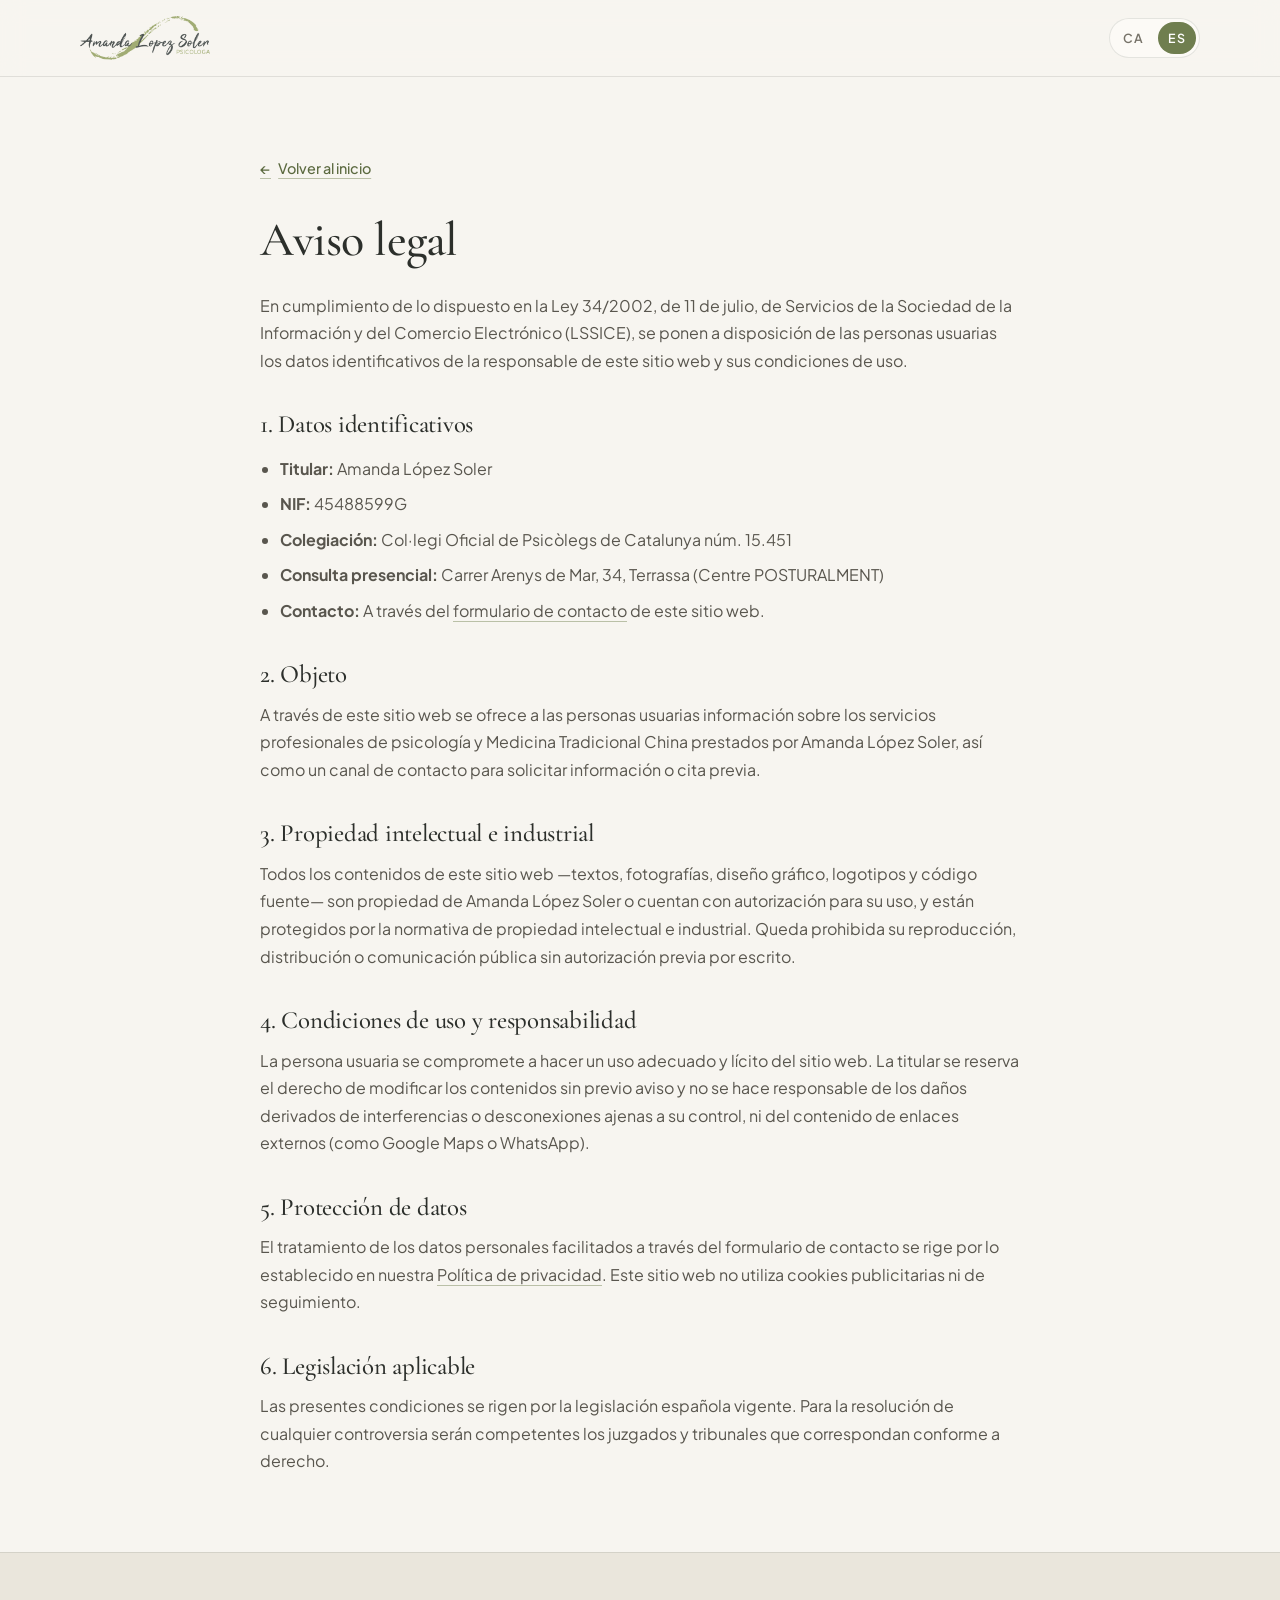
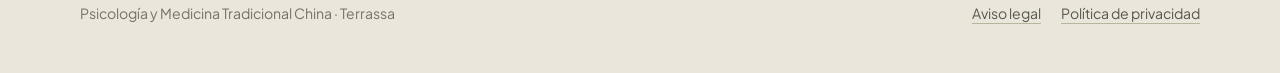
==== aviso-legal.html @ 7653a328 "Initial bilingual minimalist website and Google Apps Script contact handler" ====
<!DOCTYPE html>
<html lang="es">
<head>
  <meta charset="UTF-8">
  <meta name="viewport" content="width=device-width, initial-scale=1.0">
  <title>Aviso legal — Amanda López Soler</title>
  <meta name="robots" content="noindex">
  <link rel="icon" type="image/svg+xml" href="./assets/images/favicon.svg">
  <link rel="preconnect" href="https://fonts.googleapis.com">
  <link rel="preconnect" href="https://fonts.gstatic.com" crossorigin>
  <link href="https://fonts.googleapis.com/css2?family=Cormorant+Garamond:wght@400;500;600&family=Plus+Jakarta+Sans:wght@400;500;600&display=swap" rel="stylesheet">
  <link rel="stylesheet" href="./css/styles.css">
</head>
<body data-page="legal">
  <header class="site-header">
    <div class="container header-inner">
      <a href="./index.html" class="brand-logo" aria-label="Amanda López Soler">
        <img src="./assets/images/logo.png" alt="Amanda López Soler Psicóloga" width="436" height="148">
      </a>
      <div class="lang-switch" role="group" data-i18n-aria-label="nav.langLabel" aria-label="Seleccionar idioma">
        <button type="button" data-lang-btn="ca" aria-pressed="false">CA</button>
        <button type="button" data-lang-btn="es" aria-pressed="true" class="is-active">ES</button>
      </div>
    </div>
  </header>

  <main class="legal-main">
    <div class="container--narrow legal-doc">
      <a href="./index.html" class="legal-back">← <span data-i18n="legal.backHome">Volver al inicio</span></a>

      <!-- ESPAÑOL -->
      <article data-lang-block="es">
        <h1>Aviso legal</h1>
        <p>
          En cumplimiento de lo dispuesto en la Ley 34/2002, de 11 de julio, de Servicios de la Sociedad de la Información y del Comercio Electrónico (LSSICE), se ponen a disposición de las personas usuarias los datos identificativos de la responsable de este sitio web y sus condiciones de uso.
        </p>

        <h2>1. Datos identificativos</h2>
        <ul>
          <li><strong>Titular:</strong> Amanda López Soler</li>
          <li><strong>NIF:</strong> 45488599G</li>
          <li><strong>Colegiación:</strong> Col·legi Oficial de Psicòlegs de Catalunya núm. 15.451</li>
          <li><strong>Consulta presencial:</strong> Carrer Arenys de Mar, 34, Terrassa (Centre POSTURALMENT)</li>
          <li><strong>Contacto:</strong> A través del <a href="./index.html#contacto">formulario de contacto</a> de este sitio web.</li>
        </ul>

        <h2>2. Objeto</h2>
        <p>
          A través de este sitio web se ofrece a las personas usuarias información sobre los servicios profesionales de psicología y Medicina Tradicional China prestados por Amanda López Soler, así como un canal de contacto para solicitar información o cita previa.
        </p>

        <h2>3. Propiedad intelectual e industrial</h2>
        <p>
          Todos los contenidos de este sitio web —textos, fotografías, diseño gráfico, logotipos y código fuente— son propiedad de Amanda López Soler o cuentan con autorización para su uso, y están protegidos por la normativa de propiedad intelectual e industrial. Queda prohibida su reproducción, distribución o comunicación pública sin autorización previa por escrito.
        </p>

        <h2>4. Condiciones de uso y responsabilidad</h2>
        <p>
          La persona usuaria se compromete a hacer un uso adecuado y lícito del sitio web. La titular se reserva el derecho de modificar los contenidos sin previo aviso y no se hace responsable de los daños derivados de interferencias o desconexiones ajenas a su control, ni del contenido de enlaces externos (como Google Maps o WhatsApp).
        </p>

        <h2>5. Protección de datos</h2>
        <p>
          El tratamiento de los datos personales facilitados a través del formulario de contacto se rige por lo establecido en nuestra <a href="./privacidad.html">Política de privacidad</a>. Este sitio web no utiliza cookies publicitarias ni de seguimiento.
        </p>

        <h2>6. Legislación aplicable</h2>
        <p>
          Las presentes condiciones se rigen por la legislación española vigente. Para la resolución de cualquier controversia serán competentes los juzgados y tribunales que correspondan conforme a derecho.
        </p>
      </article>

      <!-- CATALÀ -->
      <article data-lang-block="ca" hidden>
        <h1>Avís legal</h1>
        <p>
          En compliment del que disposa la Llei 34/2002, d'11 de juliol, de Serveis de la Societat de la Informació i del Comerç Electrònic (LSSICE), es posen a disposició de les persones usuàries les dades identificatives de la responsable d'aquest lloc web i les seves condicions d'ús.
        </p>

        <h2>1. Dades identificatives</h2>
        <ul>
          <li><strong>Titular:</strong> Amanda López Soler</li>
          <li><strong>NIF:</strong> 45488599G</li>
          <li><strong>Col·legiació:</strong> Col·legi Oficial de Psicòlegs de Catalunya núm. 15.451</li>
          <li><strong>Consulta presencial:</strong> Carrer Arenys de Mar, 34, Terrassa (Centre POSTURALMENT)</li>
          <li><strong>Contacte:</strong> A través del <a href="./index.html#contacto">formulari de contacte</a> d'aquest lloc web.</li>
        </ul>

        <h2>2. Objecte</h2>
        <p>
          A través d'aquest lloc web s'ofereix a les persones usuàries informació sobre els serveis professionals de psicologia i Medicina Tradicional Xinesa prestats per Amanda López Soler, així com un canal de contacte per sol·licitar informació o cita prèvia.
        </p>

        <h2>3. Propietat intel·lectual i industrial</h2>
        <p>
          Tots els continguts d'aquest lloc web —textos, fotografies, disseny gràfic, logotips i codi font— són propietat d'Amanda López Soler o compten amb autorització per al seu ús, i estan protegits per la normativa de propietat intel·lectual i industrial. En queda prohibida la reproducció, distribució o comunicació pública sense autorització prèvia per escrit.
        </p>

        <h2>4. Condicions d'ús i responsabilitat</h2>
        <p>
          La persona usuària es compromet a fer un ús adequat i lícit del lloc web. La titular es reserva el dret de modificar els continguts sense avís previ i no es fa responsable dels danys derivats d'interferències o desconnexions alienes al seu control, ni del contingut d'enllaços externs (com Google Maps o WhatsApp).
        </p>

        <h2>5. Protecció de dades</h2>
        <p>
          El tractament de les dades personals facilitades a través del formulari de contacte es regeix pel que estableix la nostra <a href="./privacidad.html">Política de privacitat</a>. Aquest lloc web no utilitza galetes publicitàries ni de seguiment.
        </p>

        <h2>6. Legislació aplicable</h2>
        <p>
          Les presents condicions es regeixen per la legislació espanyola vigent. Per a la resolució de qualsevol controvèrsia seran competents els jutjats i tribunals que corresponguin conforme a dret.
        </p>
      </article>
    </div>
  </main>

  <footer class="site-footer">
    <div class="container footer-inner">
      <div class="footer-brand">
        <p data-i18n="footer.tagline">Psicología y Medicina Tradicional China · Terrassa</p>
      </div>
      <nav class="footer-links" aria-label="Legal">
        <a href="./aviso-legal.html" data-i18n="footer.legal">Aviso legal</a>
        <a href="./privacidad.html" data-i18n="footer.privacy">Política de privacidad</a>
      </nav>
    </div>
  </footer>

  <script src="./js/config.js"></script>
  <script src="./js/i18n.js"></script>
  <script src="./js/main.js"></script>
</body>
</html>
---- css/styles.css ----
/* ==========================================================================
   Amanda López Soler — Design System & Yoga-Flow Minimalist Stylesheet
   ========================================================================== */

:root {
  /* Palette drawn from Amanda's portraits & olive-brushstroke logo */
  --bg-canvas: #f7f5f0;
  --bg-surface: #efece4;
  --bg-card: #fcfaf6;
  --bg-footer: #eae6dc;

  --ink-primary: #2c2f2b;
  --ink-secondary: #59564e;
  --ink-muted: #767268;

  --accent-sage: #6f7e4f;
  --accent-sage-hover: #5b693f;
  --accent-sage-soft: #e6ebdc;
  --accent-clay: #b5684a;
  --accent-clay-soft: #f5ebe6;

  --error-ink: #a63a2b;
  --error-bg: #fdf2f0;
  --success-ink: #3c5d37;
  --success-bg: #eef5ec;

  --border-hairline: rgba(44, 47, 43, 0.11);
  --border-input: #767268;

  /* Typography */
  --font-serif: "Cormorant Garamond", Georgia, "Times New Roman", serif;
  --font-sans: "Plus Jakarta Sans", -apple-system, BlinkMacSystemFont, "Segoe UI", Roboto, sans-serif;

  /* Layout */
  --container-max: 1120px;
  --container-narrow: 760px;
  --space-section: clamp(4.5rem, 9vw, 8rem);
  --radius-sm: 8px;
  --radius-md: 16px;
  --radius-pill: 999px;

  /* Motion */
  --ease-calm: cubic-bezier(0.22, 1, 0.36, 1);
}

/* Reset & Base */
*,
*::before,
*::after {
  box-sizing: border-box;
}

html {
  scroll-behavior: smooth;
  scroll-padding-top: 5.5rem;
}

@media (prefers-reduced-motion: reduce) {
  html {
    scroll-behavior: auto;
  }
}

body {
  margin: 0;
  font-family: var(--font-sans);
  font-size: 1rem;
  font-weight: 400;
  line-height: 1.72;
  color: var(--ink-primary);
  background-color: var(--bg-canvas);
  -webkit-font-smoothing: antialiased;
  text-rendering: optimizeLegibility;
}

img {
  display: block;
  max-width: 100%;
  height: auto;
}

a {
  color: inherit;
  text-decoration-color: rgba(111, 126, 79, 0.45);
  text-underline-offset: 4px;
  transition: color 0.25s var(--ease-calm), text-decoration-color 0.25s var(--ease-calm);
}

a:hover {
  color: var(--accent-sage-hover);
  text-decoration-color: var(--accent-sage-hover);
}

:focus-visible {
  outline: 2.5px solid var(--accent-sage);
  outline-offset: 3px;
  border-radius: 3px;
}

/* Accessibility utilities */
.visually-hidden:where(:not(:focus-within, :active)) {
  position: absolute !important;
  clip-path: inset(50%) !important;
  overflow: hidden !important;
  width: 1px !important;
  height: 1px !important;
  margin: -1px !important;
  padding: 0 !important;
  border: 0 !important;
  white-space: nowrap !important;
}

.skip-link {
  position: absolute;
  top: -100%;
  left: 1rem;
  z-index: 1000;
  padding: 0.75rem 1.25rem;
  background: var(--ink-primary);
  color: var(--bg-canvas);
  border-radius: var(--radius-sm);
  text-decoration: none;
  font-size: 0.9rem;
}

.skip-link:focus {
  top: 1rem;
}

/* Containers & Typography */
.container {
  width: min(100% - 2.5rem, var(--container-max));
  margin-inline: auto;
}

.container--narrow {
  width: min(100% - 2.5rem, var(--container-narrow));
  margin-inline: auto;
}

h1,
h2,
h3 {
  font-family: var(--font-serif);
  font-weight: 500;
  line-height: 1.15;
  letter-spacing: -0.01em;
  color: var(--ink-primary);
  margin: 0;
}

h1 {
  font-size: clamp(2.6rem, 5.2vw, 4.25rem);
}

h2 {
  font-size: clamp(2rem, 3.6vw, 3rem);
}

h3 {
  font-size: clamp(1.35rem, 2vw, 1.65rem);
}

p {
  margin: 0 0 1.25rem;
  color: var(--ink-secondary);
}

p:last-child {
  margin-bottom: 0;
}

.eyebrow {
  display: inline-flex;
  align-items: center;
  gap: 0.65rem;
  font-family: var(--font-sans);
  font-size: 0.78rem;
  font-weight: 600;
  letter-spacing: 0.14em;
  text-transform: uppercase;
  color: var(--accent-sage);
  margin-bottom: 1rem;
}

.eyebrow::before {
  content: "";
  display: inline-block;
  width: 24px;
  height: 1px;
  background-color: var(--accent-sage);
}

.lead {
  font-size: clamp(1.05rem, 1.4vw, 1.2rem);
  line-height: 1.75;
  color: var(--ink-secondary);
}

/* Buttons */
.btn {
  display: inline-flex;
  align-items: center;
  justify-content: center;
  gap: 0.5rem;
  min-height: 48px;
  padding: 0.8rem 1.85rem;
  border-radius: var(--radius-pill);
  font-family: var(--font-sans);
  font-size: 0.94rem;
  font-weight: 500;
  letter-spacing: 0.02em;
  text-decoration: none;
  border: 1px solid transparent;
  cursor: pointer;
  transition:
    background-color 0.28s var(--ease-calm),
    color 0.28s var(--ease-calm),
    border-color 0.28s var(--ease-calm),
    transform 0.28s var(--ease-calm);
}

.btn--primary {
  background-color: var(--accent-sage);
  color: #ffffff;
}

.btn--primary:hover {
  background-color: var(--accent-sage-hover);
  color: #ffffff;
  transform: translateY(-1px);
}

.btn--primary:disabled {
  opacity: 0.65;
  cursor: wait;
  transform: none;
}

.btn--ghost {
  background-color: transparent;
  color: var(--ink-primary);
  border-color: var(--border-hairline);
}

.btn--ghost:hover {
  border-color: var(--accent-sage);
  color: var(--accent-sage-hover);
  background-color: rgba(111, 126, 79, 0.06);
}

/* ==========================================================================
   Header & Navigation
   ========================================================================== */
.site-header {
  position: sticky;
  top: 0;
  z-index: 100;
  background-color: rgba(247, 245, 240, 0.88);
  backdrop-filter: blur(12px);
  -webkit-backdrop-filter: blur(12px);
  border-bottom: 1px solid var(--border-hairline);
}

.header-inner {
  display: flex;
  align-items: center;
  justify-content: space-between;
  gap: 1.5rem;
  min-height: 4.75rem;
}

.brand-logo {
  display: inline-flex;
  align-items: center;
  text-decoration: none;
  flex-shrink: 0;
}

.brand-logo img {
  height: 44px;
  width: auto;
}

.header-nav {
  display: flex;
  align-items: center;
  gap: 2rem;
}

.nav-links {
  display: flex;
  align-items: center;
  gap: 1.75rem;
  list-style: none;
  margin: 0;
  padding: 0;
}

.nav-links a {
  font-size: 0.92rem;
  font-weight: 500;
  color: var(--ink-secondary);
  text-decoration: none;
  padding-block: 0.4rem;
  position: relative;
}

.nav-links a::after {
  content: "";
  position: absolute;
  left: 0;
  right: 0;
  bottom: 0;
  height: 1.5px;
  background-color: var(--accent-sage);
  transform: scaleX(0);
  transform-origin: center;
  transition: transform 0.28s var(--ease-calm);
}

.nav-links a:hover,
.nav-links a:focus-visible {
  color: var(--ink-primary);
}

.nav-links a:hover::after {
  transform: scaleX(1);
}

/* Language Switcher */
.lang-switch {
  display: inline-flex;
  align-items: center;
  gap: 0.2rem;
  padding: 0.2rem;
  border-radius: var(--radius-pill);
  border: 1px solid var(--border-hairline);
  background-color: var(--bg-card);
}

.lang-switch button {
  appearance: none;
  border: 0;
  background: transparent;
  color: var(--ink-muted);
  font-family: var(--font-sans);
  font-size: 0.78rem;
  font-weight: 600;
  letter-spacing: 0.06em;
  padding: 0.35rem 0.65rem;
  border-radius: var(--radius-pill);
  cursor: pointer;
  min-height: 32px;
  transition: background-color 0.2s var(--ease-calm), color 0.2s var(--ease-calm);
}

.lang-switch button.is-active {
  background-color: var(--accent-sage);
  color: #ffffff;
}

.lang-switch button:hover:not(.is-active) {
  color: var(--ink-primary);
}

/* Mobile Menu Toggle */
.menu-toggle {
  display: none;
  appearance: none;
  border: 1px solid var(--border-hairline);
  background: var(--bg-card);
  color: var(--ink-primary);
  width: 44px;
  height: 44px;
  border-radius: 50%;
  align-items: center;
  justify-content: center;
  cursor: pointer;
}

@media (max-width: 820px) {
  .menu-toggle {
    display: inline-flex;
  }

  .header-nav {
    position: fixed;
    inset: 4.75rem 0 auto 0;
    background-color: var(--bg-canvas);
    border-bottom: 1px solid var(--border-hairline);
    flex-direction: column;
    align-items: stretch;
    gap: 1.25rem;
    padding: 1.75rem 1.5rem 2rem;
    transform: translateY(-12px);
    opacity: 0;
    pointer-events: none;
    transition: opacity 0.25s var(--ease-calm), transform 0.25s var(--ease-calm);
  }

  .header-nav.is-open {
    transform: translateY(0);
    opacity: 1;
    pointer-events: auto;
  }

  .nav-links {
    flex-direction: column;
    align-items: flex-start;
    gap: 0.75rem;
  }

  .nav-links a {
    font-size: 1.1rem;
    padding-block: 0.5rem;
    width: 100%;
  }

  .lang-switch {
    align-self: flex-start;
  }
}

/* ==========================================================================
   Hero Section
   ========================================================================== */
.hero {
  padding-block: clamp(3rem, 7vw, 6rem) clamp(4rem, 8vw, 6.5rem);
}

.hero-grid {
  display: grid;
  grid-template-columns: minmax(0, 1.15fr) minmax(0, 0.85fr);
  gap: clamp(2.5rem, 6vw, 5rem);
  align-items: center;
}

.hero-copy {
  max-width: 560px;
}

.hero-quote {
  margin: 1.75rem 0 2.25rem;
  padding-inline-start: 1.25rem;
  border-inline-start: 2px solid var(--accent-sage);
}

.hero-quote p {
  font-family: var(--font-serif);
  font-style: italic;
  font-size: clamp(1.25rem, 1.9vw, 1.55rem);
  line-height: 1.45;
  color: var(--ink-primary);
  margin-bottom: 0.35rem;
}

.hero-quote cite {
  font-family: var(--font-sans);
  font-style: normal;
  font-size: 0.85rem;
  letter-spacing: 0.08em;
  text-transform: uppercase;
  color: var(--ink-muted);
}

.hero-actions {
  display: flex;
  flex-wrap: wrap;
  gap: 0.85rem;
}

.hero-media {
  position: relative;
  justify-self: center;
  width: min(100%, 440px);
}

.hero-media::before {
  content: "";
  position: absolute;
  inset: 1.25rem -1.25rem -1.25rem 1.25rem;
  border: 1px solid rgba(111, 126, 79, 0.28);
  border-radius: 220px 220px 18px 18px;
  pointer-events: none;
}

.hero-photo {
  position: relative;
  width: 100%;
  aspect-ratio: 1030 / 1200;
  object-fit: cover;
  border-radius: 220px 220px 18px 18px;
  box-shadow: 0 24px 60px rgba(44, 47, 43, 0.08);
}

@media (max-width: 860px) {
  .hero-grid {
    grid-template-columns: 1fr;
  }

  .hero-media {
    max-width: 360px;
    margin-inline: auto;
  }

  .hero-media::before {
    inset: 0.75rem -0.75rem -0.75rem 0.75rem;
  }
}

/* ==========================================================================
   Sections & Surfaces
   ========================================================================== */
.section {
  padding-block: var(--space-section);
}

.section--surface {
  background-color: var(--bg-surface);
}

.section-header {
  max-width: 680px;
  margin-bottom: clamp(2.5rem, 5vw, 4rem);
}

.section-header--center {
  margin-inline: auto;
  text-align: center;
}

.section-header--center .eyebrow::before {
  display: none;
}

/* Intro / Safe Space */
.intro-block {
  text-align: center;
  max-width: 720px;
  margin-inline: auto;
}

.intro-block h2 {
  margin-bottom: 1.25rem;
}

.intro-block .lead {
  margin-bottom: 2rem;
}

/* Values Grid (3 calm editorial columns) */
.values-grid {
  display: grid;
  grid-template-columns: repeat(3, minmax(0, 1fr));
  gap: 2rem;
  border-top: 1px solid var(--border-hairline);
  padding-top: 2.5rem;
}

.value-item {
  padding-inline-end: 1rem;
}

.value-num {
  display: block;
  font-family: var(--font-serif);
  font-size: 1.1rem;
  color: var(--accent-clay);
  margin-bottom: 0.5rem;
}

.value-item h3 {
  margin-bottom: 0.75rem;
}

@media (max-width: 768px) {
  .values-grid {
    grid-template-columns: 1fr;
    gap: 2.25rem;
  }
}

/* Therapies & Conditions */
.therapies-intro {
  display: grid;
  grid-template-columns: minmax(0, 0.95fr) minmax(0, 1.05fr);
  gap: clamp(2rem, 5vw, 4rem);
  align-items: start;
  margin-bottom: 3.5rem;
}

.pillars-grid {
  display: grid;
  grid-template-columns: repeat(3, minmax(0, 1fr));
  gap: 1.5rem;
  margin-bottom: clamp(3.5rem, 7vw, 5.5rem);
}

.pillar-card {
  background-color: var(--bg-card);
  border: 1px solid var(--border-hairline);
  border-radius: var(--radius-md);
  padding: 2rem 1.75rem;
}

.pillar-card h3 {
  margin-bottom: 0.65rem;
  color: var(--accent-sage-hover);
}

.conditions-header {
  max-width: 620px;
  margin-bottom: 2.5rem;
}

.conditions-grid {
  display: grid;
  grid-template-columns: repeat(2, minmax(0, 1fr));
  gap: 2rem clamp(2rem, 5vw, 4rem);
  border-top: 1px solid var(--border-hairline);
  padding-top: 2.5rem;
}

.condition-item {
  padding-bottom: 1.5rem;
  border-bottom: 1px solid var(--border-hairline);
}

.condition-item h3 {
  margin-bottom: 0.5rem;
  font-size: 1.45rem;
}

@media (max-width: 820px) {
  .therapies-intro,
  .pillars-grid,
  .conditions-grid {
    grid-template-columns: 1fr;
  }
}

/* Quote Band */
.quote-band {
  padding-block: clamp(4rem, 8vw, 6.5rem);
  background-color: var(--accent-sage-soft);
  text-align: center;
}

.quote-band blockquote {
  margin: 0 auto;
  max-width: 820px;
}

.quote-band blockquote p {
  font-family: var(--font-serif);
  font-style: italic;
  font-size: clamp(1.5rem, 2.8vw, 2.25rem);
  line-height: 1.38;
  color: var(--ink-primary);
  margin-bottom: 1.25rem;
}

.quote-band cite {
  font-style: normal;
  font-size: 0.85rem;
  font-weight: 600;
  letter-spacing: 0.14em;
  text-transform: uppercase;
  color: var(--accent-sage-hover);
}

/* About Section */
.about-grid {
  display: grid;
  grid-template-columns: minmax(0, 0.82fr) minmax(0, 1.18fr);
  gap: clamp(2.5rem, 6vw, 5rem);
  align-items: start;
}

.about-media {
  position: sticky;
  top: 6.5rem;
}

.about-photo {
  width: 100%;
  aspect-ratio: 1200 / 1168;
  object-fit: cover;
  border-radius: var(--radius-md);
  box-shadow: 0 20px 50px rgba(44, 47, 43, 0.07);
}

.about-story {
  max-width: 62ch;
}

.about-story h2 {
  margin-bottom: 1rem;
}

.about-story .lead {
  margin-bottom: 2.5rem;
  padding-bottom: 2rem;
  border-bottom: 1px solid var(--border-hairline);
}

.about-story h3 {
  margin-bottom: 1.25rem;
}

.credentials {
  margin-top: 2.75rem;
  padding-top: 2rem;
  border-top: 1px solid var(--border-hairline);
}

.credentials h3 {
  font-size: 1.45rem;
  margin-bottom: 1.25rem;
}

.credentials-list {
  list-style: none;
  margin: 0;
  padding: 0;
  display: grid;
  gap: 0.9rem;
}

.credentials-list li {
  position: relative;
  padding-inline-start: 1.35rem;
  color: var(--ink-secondary);
  font-size: 0.96rem;
}

.credentials-list li::before {
  content: "";
  position: absolute;
  inset-inline-start: 0;
  top: 0.68rem;
  width: 7px;
  height: 7px;
  border-radius: 50%;
  background-color: var(--accent-sage);
}

@media (max-width: 860px) {
  .about-grid {
    grid-template-columns: 1fr;
  }

  .about-media {
    position: static;
    max-width: 440px;
  }
}

/* CTA Band */
.cta-band {
  padding-block: clamp(3.5rem, 6.5vw, 5rem);
  background-color: var(--bg-surface);
  border-top: 1px solid var(--border-hairline);
  border-bottom: 1px solid var(--border-hairline);
  text-align: center;
}

.cta-band h2 {
  max-width: 640px;
  margin: 0 auto 1.75rem;
}

/* ==========================================================================
   Contact Section & Accessible Form
   ========================================================================== */
.contact-grid {
  display: grid;
  grid-template-columns: minmax(0, 0.85fr) minmax(0, 1.15fr);
  gap: clamp(2.5rem, 6vw, 5rem);
  align-items: start;
}

.contact-photo {
  width: 100%;
  max-width: 380px;
  aspect-ratio: 1191 / 1200;
  object-fit: cover;
  border-radius: var(--radius-md);
  margin-bottom: 2rem;
  box-shadow: 0 18px 45px rgba(44, 47, 43, 0.07);
}

.contact-details {
  display: grid;
  gap: 1.5rem;
  padding-top: 1.5rem;
  border-top: 1px solid var(--border-hairline);
}

.contact-detail-label {
  display: block;
  font-size: 0.78rem;
  font-weight: 600;
  letter-spacing: 0.12em;
  text-transform: uppercase;
  color: var(--accent-sage);
  margin-bottom: 0.3rem;
}

.contact-detail-value {
  color: var(--ink-primary);
  margin-bottom: 0.35rem;
}

.contact-link {
  display: inline-flex;
  align-items: center;
  gap: 0.45rem;
  font-size: 0.94rem;
  font-weight: 500;
  color: var(--accent-sage-hover);
}

/* Form Card */
.contact-form-wrap {
  background-color: var(--bg-card);
  border: 1px solid var(--border-hairline);
  border-radius: var(--radius-md);
  padding: clamp(1.75rem, 4vw, 3rem);
}

.contact-form-wrap h2 {
  margin-bottom: 0.75rem;
}

.contact-form-wrap > p {
  margin-bottom: 2rem;
}

.form-field {
  display: flex;
  flex-direction: column;
  gap: 0.35rem;
  margin-block-end: 1.5rem;
}

.form-field label {
  font-size: 0.92rem;
  font-weight: 500;
  color: var(--ink-primary);
}

.field-hint {
  font-size: 0.84rem;
  color: var(--ink-muted);
  margin-bottom: 0.15rem;
}

.form-field input[type="text"],
.form-field input[type="tel"],
.form-field input[type="email"],
.form-field textarea {
  width: 100%;
  font: inherit;
  font-size: max(1rem, 1em);
  line-height: 1.5;
  color: var(--ink-primary);
  background-color: #ffffff;
  border: 1px solid var(--border-input);
  border-radius: var(--radius-sm);
  padding: 0.75rem 0.95rem;
  min-height: 48px;
  transition: border-color 0.2s ease, background-color 0.2s ease;
}

.form-field textarea {
  min-height: 132px;
  resize: vertical;
}

@media (pointer: coarse) {
  .form-field input[type="text"],
  .form-field input[type="tel"],
  .form-field input[type="email"] {
    min-height: 52px;
  }
}

/* Deferred validation styling: only after user interaction (:user-invalid) */
.form-field :is(input, textarea):is(:user-invalid, .user-invalid-fallback) {
  border-color: var(--error-ink);
  background-color: var(--error-bg);
}

.form-field :is(input, textarea):user-valid {
  border-color: var(--accent-sage);
}

.error-msg {
  display: none;
  font-size: 0.86rem;
  color: var(--error-ink);
  margin-top: 0.2rem;
}

.form-field :is(input, textarea):is(:user-invalid, .user-invalid-fallback) + .error-msg {
  display: block;
}

/* Privacy Checkbox */
.form-checkbox {
  margin-block-end: 1.75rem;
}

.checkbox-row {
  display: flex;
  align-items: flex-start;
  gap: 0.75rem;
}

.checkbox-row input[type="checkbox"] {
  width: 20px;
  height: 20px;
  margin-top: 0.2rem;
  accent-color: var(--accent-sage);
  flex-shrink: 0;
  cursor: pointer;
}

.checkbox-row label {
  font-size: 0.9rem;
  color: var(--ink-secondary);
  cursor: pointer;
}

.form-checkbox:has(input:is(:user-invalid, .user-invalid-fallback)) .error-msg {
  display: block;
}

/* Honeypot (hidden from humans & assistive tech) */
.hp-field {
  position: absolute;
  left: -9999px;
  width: 1px;
  height: 1px;
  overflow: hidden;
}

/* Form Status Message */
.form-status {
  margin-top: 1.25rem;
  padding: 1rem 1.15rem;
  border-radius: var(--radius-sm);
  font-size: 0.94rem;
  line-height: 1.55;
}

.form-status[hidden] {
  display: none;
}

.form-status--success {
  background-color: var(--success-bg);
  color: var(--success-ink);
  border: 1px solid rgba(60, 93, 55, 0.22);
}

.form-status--error {
  background-color: var(--error-bg);
  color: var(--error-ink);
  border: 1px solid rgba(166, 58, 43, 0.22);
}

@media (max-width: 860px) {
  .contact-grid {
    grid-template-columns: 1fr;
  }

  .contact-photo {
    max-width: 320px;
  }
}

/* ==========================================================================
   Footer & Discreet Floating WhatsApp
   ========================================================================== */
.site-footer {
  background-color: var(--bg-footer);
  border-top: 1px solid var(--border-hairline);
  padding-block: 3rem;
}

.footer-inner {
  display: flex;
  flex-wrap: wrap;
  align-items: center;
  justify-content: space-between;
  gap: 1.5rem 2.5rem;
}

.footer-brand img {
  height: 36px;
  width: auto;
  margin-bottom: 0.45rem;
}

.footer-brand p {
  font-size: 0.88rem;
  color: var(--ink-muted);
}

.footer-links {
  display: flex;
  flex-wrap: wrap;
  align-items: center;
  gap: 1.25rem;
  font-size: 0.88rem;
  color: var(--ink-secondary);
}

.footer-copy {
  width: 100%;
  padding-top: 1.5rem;
  border-top: 1px solid var(--border-hairline);
  font-size: 0.82rem;
  color: var(--ink-muted);
}

/* Discreet Floating WhatsApp */
.whatsapp-fab {
  position: fixed;
  right: 1.25rem;
  bottom: 1.25rem;
  z-index: 90;
  width: 52px;
  height: 52px;
  border-radius: 50%;
  background-color: var(--accent-sage);
  color: #ffffff;
  display: inline-flex;
  align-items: center;
  justify-content: center;
  box-shadow: 0 10px 28px rgba(44, 47, 43, 0.16);
  text-decoration: none;
  transition: background-color 0.25s var(--ease-calm), transform 0.25s var(--ease-calm);
}

.whatsapp-fab:hover {
  background-color: var(--accent-sage-hover);
  color: #ffffff;
  transform: translateY(-2px);
}

.whatsapp-fab svg {
  width: 24px;
  height: 24px;
  fill: currentColor;
}

/* ==========================================================================
   Legal Pages
   ========================================================================== */
.legal-main {
  padding-block: clamp(3rem, 6vw, 5rem);
}

.legal-back {
  display: inline-flex;
  align-items: center;
  gap: 0.45rem;
  font-size: 0.9rem;
  font-weight: 500;
  color: var(--accent-sage-hover);
  margin-bottom: 2rem;
}

.legal-doc h1 {
  font-size: clamp(2rem, 3.8vw, 3rem);
  margin-bottom: 1.5rem;
}

.legal-doc h2 {
  font-size: 1.55rem;
  margin: 2.25rem 0 0.75rem;
}

.legal-doc ul {
  padding-inline-start: 1.25rem;
  color: var(--ink-secondary);
}

.legal-doc li {
  margin-bottom: 0.5rem;
}

/* ==========================================================================
   Calm Scroll-Driven Reveal (Progressive Enhancement)
   ========================================================================== */
@media (prefers-reduced-motion: no-preference) {
  @supports ((animation-timeline: view()) and (animation-range: entry)) {
    @keyframes calm-rise {
      from {
        opacity: 0;
        transform: translateY(18px);
      }
      to {
        opacity: 1;
        transform: translateY(0);
      }
    }

    .reveal {
      animation: calm-rise auto linear backwards;
      animation-timeline: view();
      animation-range: entry 0% entry 28%;
    }
  }
}
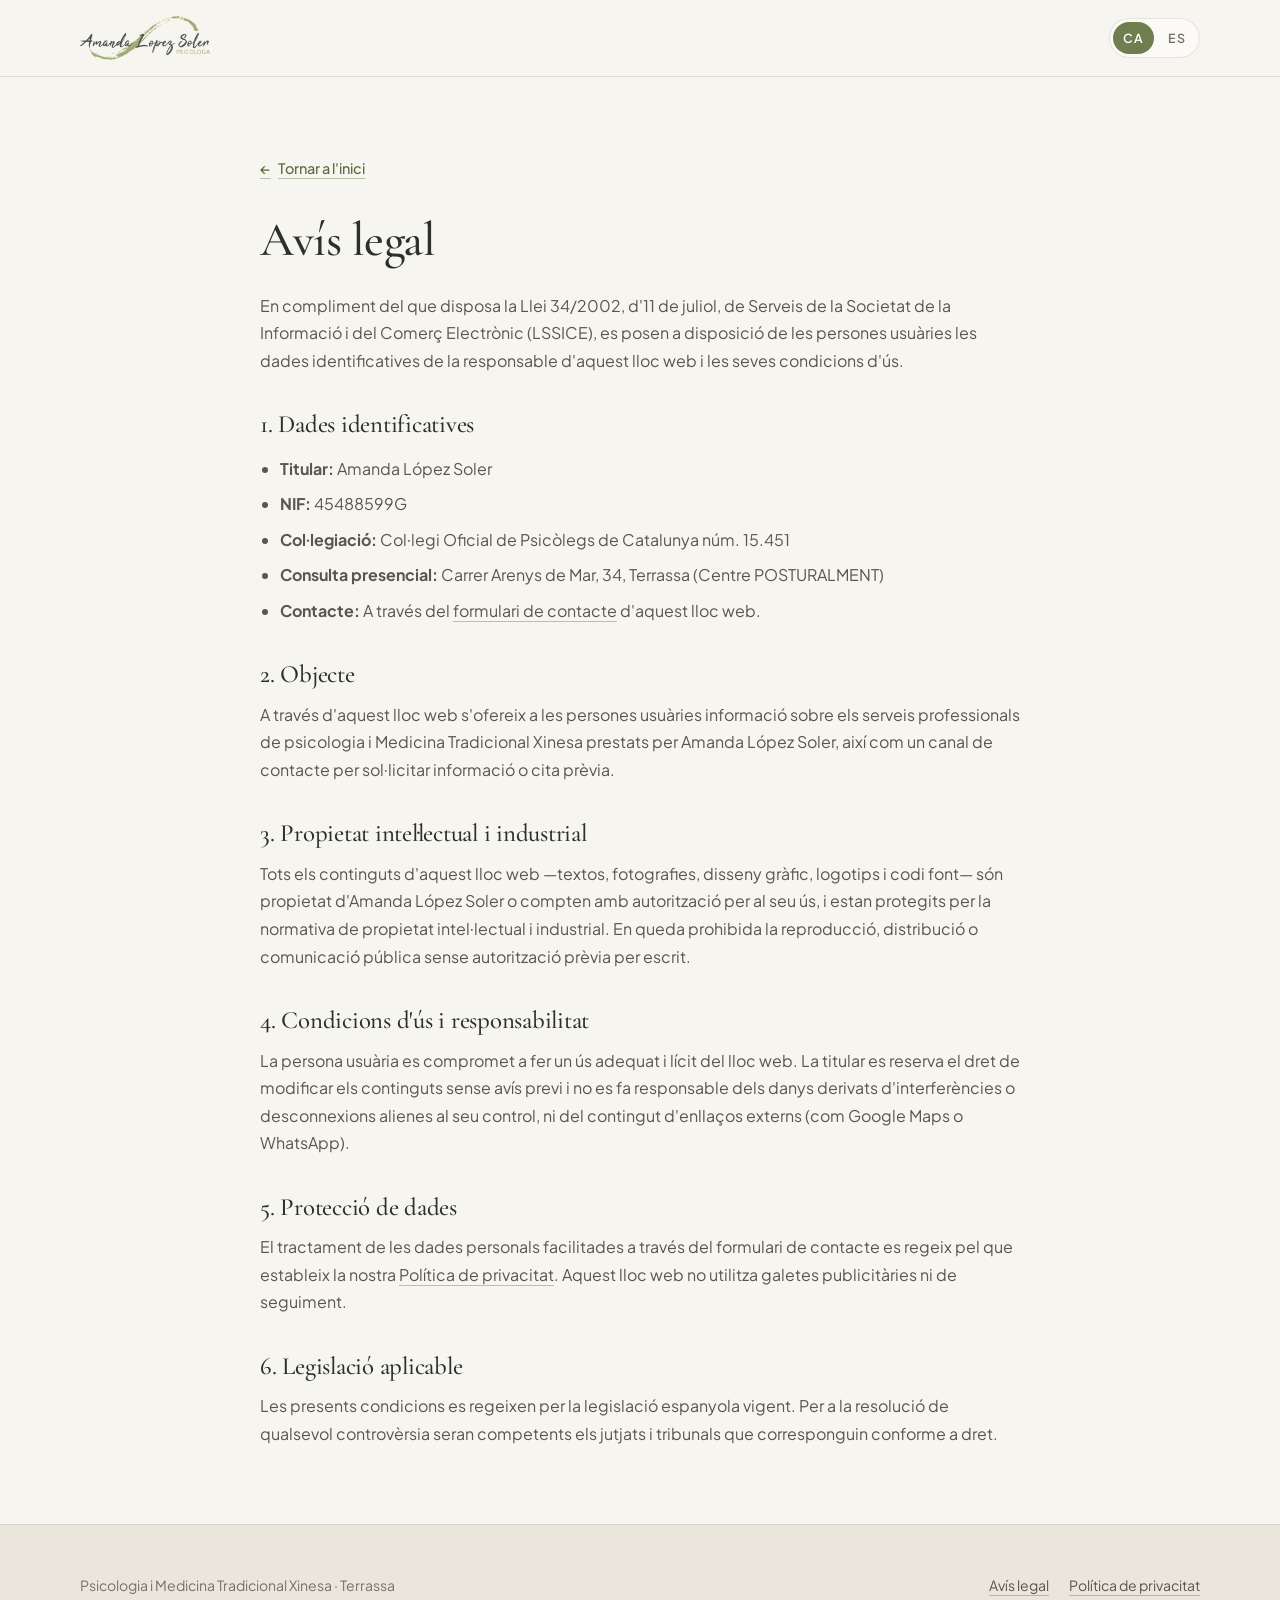
==== commit 30968d1a: "Default site language to Catalan and keep language switcher visible on mobile" ====
--- a/aviso-legal.html
+++ b/aviso-legal.html
@@ -1,9 +1,9 @@
 <!DOCTYPE html>
-<html lang="es">
+<html lang="ca">
 <head>
   <meta charset="UTF-8">
   <meta name="viewport" content="width=device-width, initial-scale=1.0">
-  <title>Aviso legal — Amanda López Soler</title>
+  <title>Avís legal — Amanda López Soler</title>
   <meta name="robots" content="noindex">
   <link rel="icon" type="image/svg+xml" href="./assets/images/favicon.svg">
   <link rel="preconnect" href="https://fonts.googleapis.com">
@@ -18,8 +18,8 @@
         <img src="./assets/images/logo.png" alt="Amanda López Soler Psicóloga" width="436" height="148">
       </a>
       <div class="lang-switch" role="group" data-i18n-aria-label="nav.langLabel" aria-label="Seleccionar idioma">
-        <button type="button" data-lang-btn="ca" aria-pressed="false">CA</button>
-        <button type="button" data-lang-btn="es" aria-pressed="true" class="is-active">ES</button>
+        <button type="button" data-lang-btn="ca" aria-pressed="true" class="is-active">CA</button>
+        <button type="button" data-lang-btn="es" aria-pressed="false">ES</button>
       </div>
     </div>
   </header>
--- a/css/styles.css
+++ b/css/styles.css
@@ -286,6 +286,14 @@
   display: flex;
   align-items: center;
   gap: 2rem;
+  margin-inline-start: auto;
+}
+
+.header-controls {
+  display: flex;
+  align-items: center;
+  gap: 0.75rem;
+  flex-shrink: 0;
 }
 
 .nav-links {
@@ -380,6 +388,14 @@
 }
 
 @media (max-width: 820px) {
+  .header-inner {
+    gap: 0.75rem;
+  }
+
+  .brand-logo img {
+    height: 36px;
+  }
+
   .menu-toggle {
     display: inline-flex;
   }
@@ -393,6 +409,7 @@
     align-items: stretch;
     gap: 1.25rem;
     padding: 1.75rem 1.5rem 2rem;
+    margin-inline-start: 0;
     transform: translateY(-12px);
     opacity: 0;
     pointer-events: none;
@@ -415,10 +432,6 @@
     font-size: 1.1rem;
     padding-block: 0.5rem;
     width: 100%;
-  }
-
-  .lang-switch {
-    align-self: flex-start;
   }
 }
 
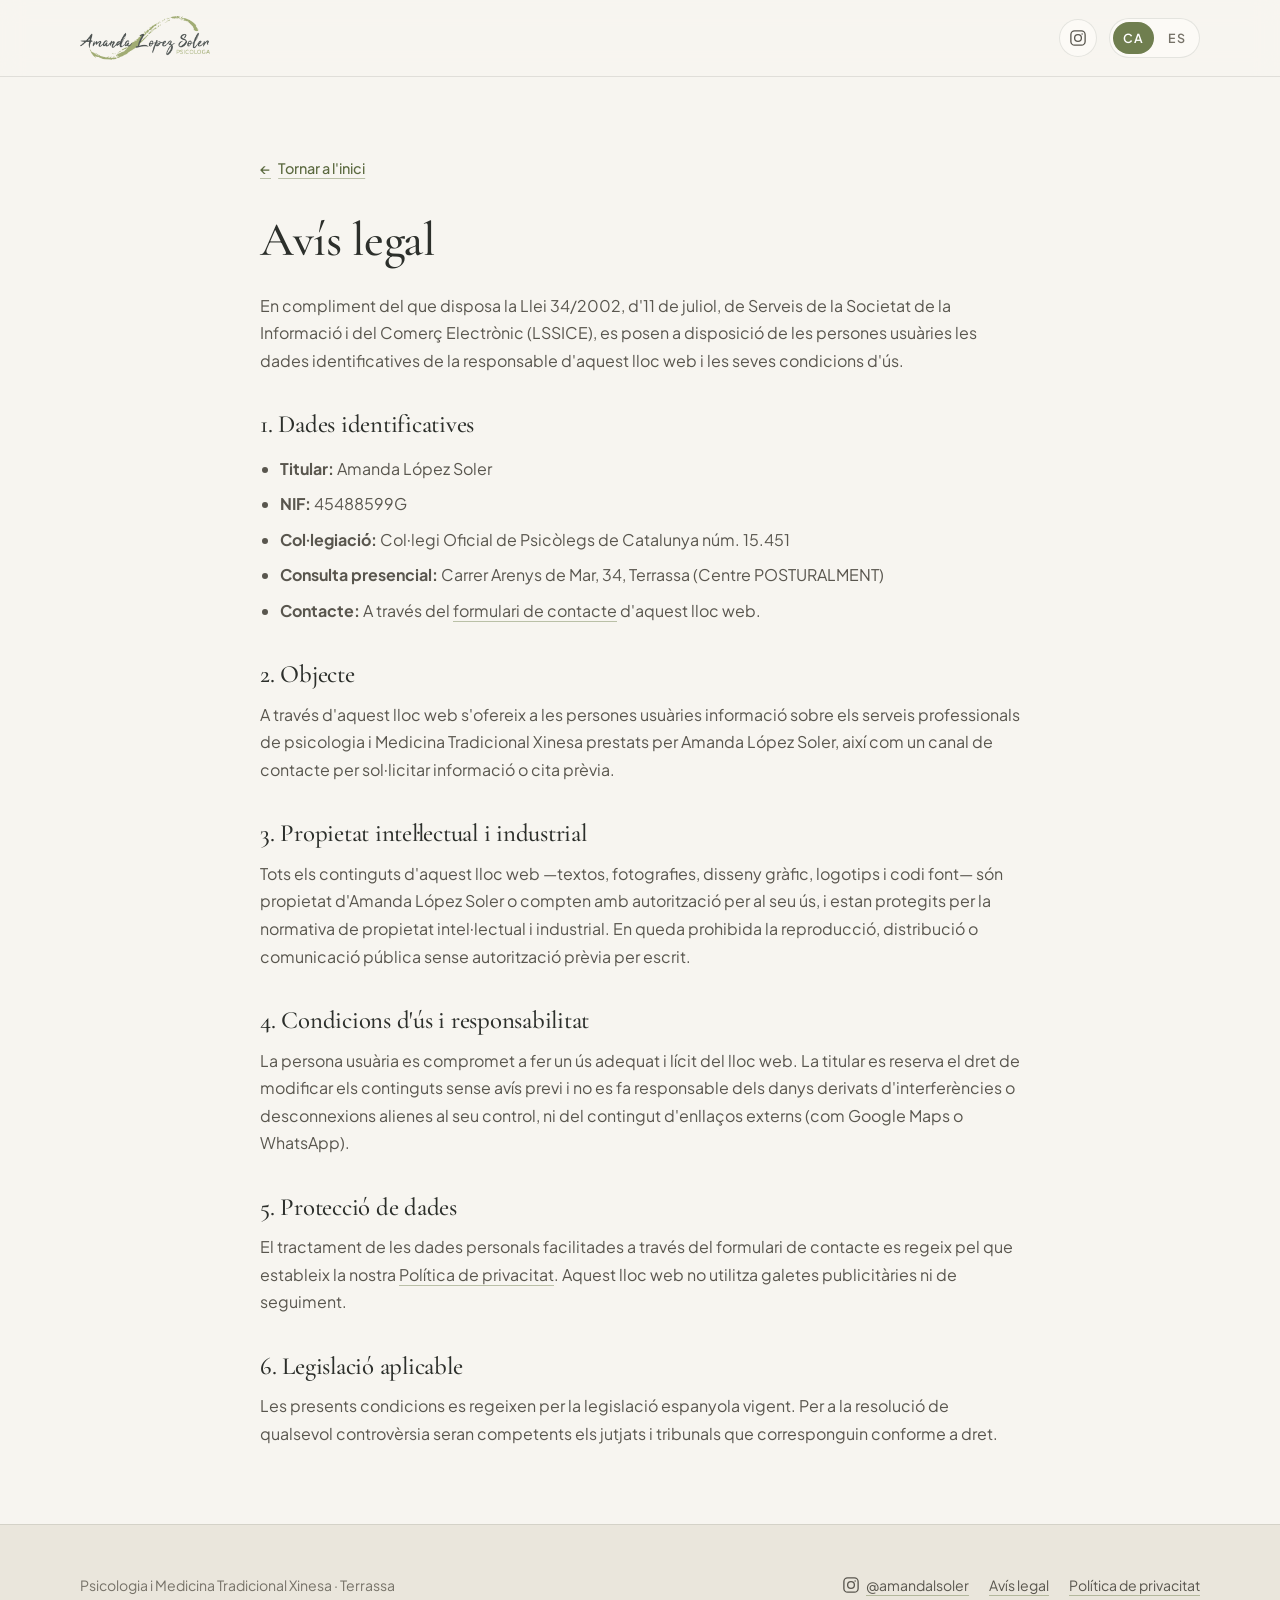
==== commit 067e9a6e: "Add Instagram link and icon to header, contact section, and footer" ====
--- a/aviso-legal.html
+++ b/aviso-legal.html
@@ -17,9 +17,26 @@
       <a href="./index.html" class="brand-logo" aria-label="Amanda López Soler">
         <img src="./assets/images/logo.png" alt="Amanda López Soler Psicóloga" width="436" height="148">
       </a>
-      <div class="lang-switch" role="group" data-i18n-aria-label="nav.langLabel" aria-label="Seleccionar idioma">
-        <button type="button" data-lang-btn="ca" aria-pressed="true" class="is-active">CA</button>
-        <button type="button" data-lang-btn="es" aria-pressed="false">ES</button>
+      <div class="header-controls">
+        <a
+          href="https://www.instagram.com/amandalsoler"
+          data-instagram-link
+          target="_blank"
+          rel="noopener noreferrer"
+          class="header-social"
+          data-i18n-aria-label="social.instagramAria"
+          aria-label="Seguir l'Amanda López Soler a Instagram"
+        >
+          <svg class="icon-social" viewBox="0 0 24 24" fill="none" stroke="currentColor" stroke-width="1.75" stroke-linecap="round" stroke-linejoin="round" aria-hidden="true">
+            <rect x="2.5" y="2.5" width="19" height="19" rx="5"></rect>
+            <circle cx="12" cy="12" r="4.5"></circle>
+            <circle cx="17.5" cy="6.5" r="1" fill="currentColor" stroke="none"></circle>
+          </svg>
+        </a>
+        <div class="lang-switch" role="group" data-i18n-aria-label="nav.langLabel" aria-label="Seleccionar idioma">
+          <button type="button" data-lang-btn="ca" aria-pressed="true" class="is-active">CA</button>
+          <button type="button" data-lang-btn="es" aria-pressed="false">ES</button>
+        </div>
       </div>
     </div>
   </header>
@@ -120,6 +137,20 @@
         <p data-i18n="footer.tagline">Psicología y Medicina Tradicional China · Terrassa</p>
       </div>
       <nav class="footer-links" aria-label="Legal">
+        <a
+          href="https://www.instagram.com/amandalsoler"
+          data-instagram-link
+          target="_blank"
+          rel="noopener noreferrer"
+          class="footer-social"
+        >
+          <svg class="icon-social" viewBox="0 0 24 24" fill="none" stroke="currentColor" stroke-width="1.75" stroke-linecap="round" stroke-linejoin="round" aria-hidden="true">
+            <rect x="2.5" y="2.5" width="19" height="19" rx="5"></rect>
+            <circle cx="12" cy="12" r="4.5"></circle>
+            <circle cx="17.5" cy="6.5" r="1" fill="currentColor" stroke="none"></circle>
+          </svg>
+          <span>@amandalsoler</span>
+        </a>
         <a href="./aviso-legal.html" data-i18n="footer.legal">Aviso legal</a>
         <a href="./privacidad.html" data-i18n="footer.privacy">Política de privacidad</a>
       </nav>
--- a/css/styles.css
+++ b/css/styles.css
@@ -296,6 +296,32 @@
   flex-shrink: 0;
 }
 
+.header-social {
+  display: inline-flex;
+  align-items: center;
+  justify-content: center;
+  width: 38px;
+  height: 38px;
+  border-radius: 50%;
+  border: 1px solid var(--border-hairline);
+  background-color: var(--bg-card);
+  color: var(--ink-secondary);
+  text-decoration: none;
+  transition: color 0.25s var(--ease-calm), border-color 0.25s var(--ease-calm), background-color 0.25s var(--ease-calm);
+}
+
+.header-social:hover {
+  color: var(--accent-sage-hover);
+  border-color: var(--accent-sage);
+  background-color: rgba(111, 126, 79, 0.06);
+}
+
+.icon-social {
+  width: 18px;
+  height: 18px;
+  flex-shrink: 0;
+}
+
 .nav-links {
   display: flex;
   align-items: center;
@@ -1032,6 +1058,12 @@
   color: var(--ink-secondary);
 }
 
+.footer-social {
+  display: inline-flex;
+  align-items: center;
+  gap: 0.4rem;
+}
+
 .footer-copy {
   width: 100%;
   padding-top: 1.5rem;
